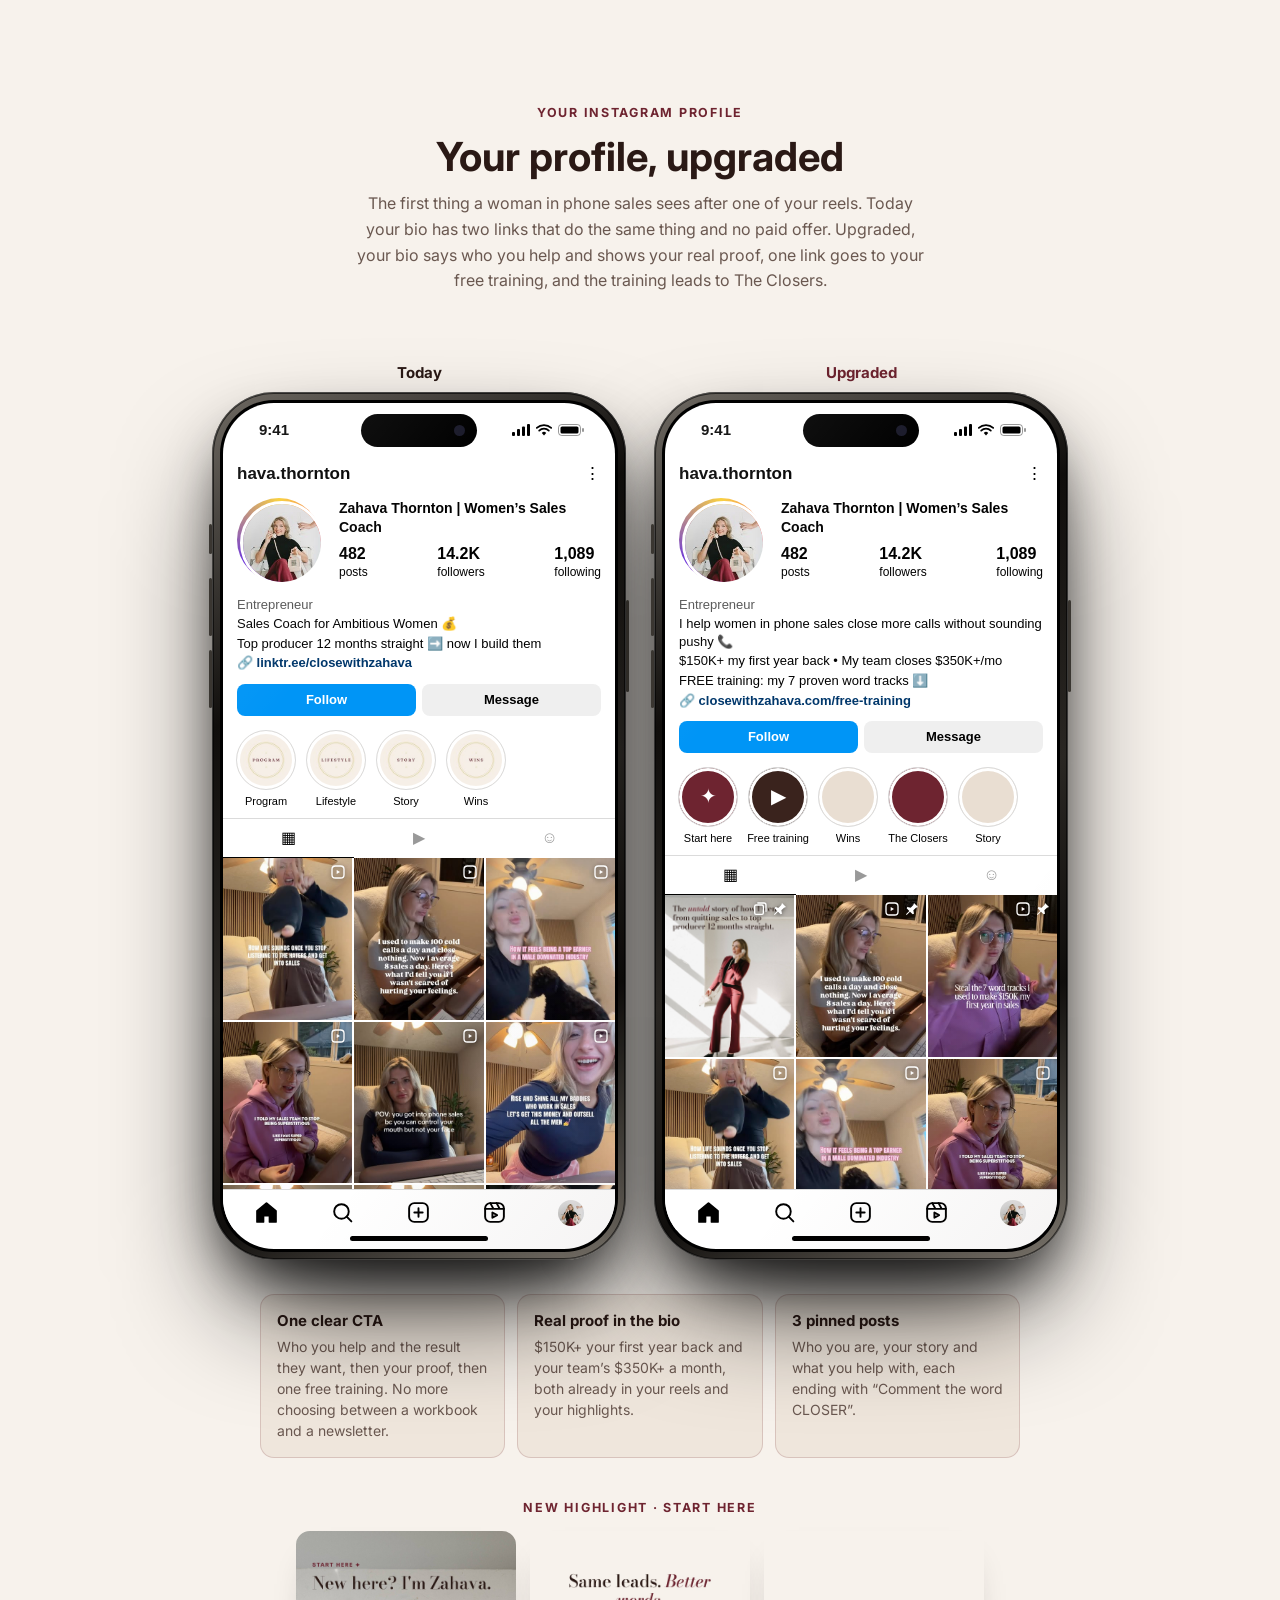
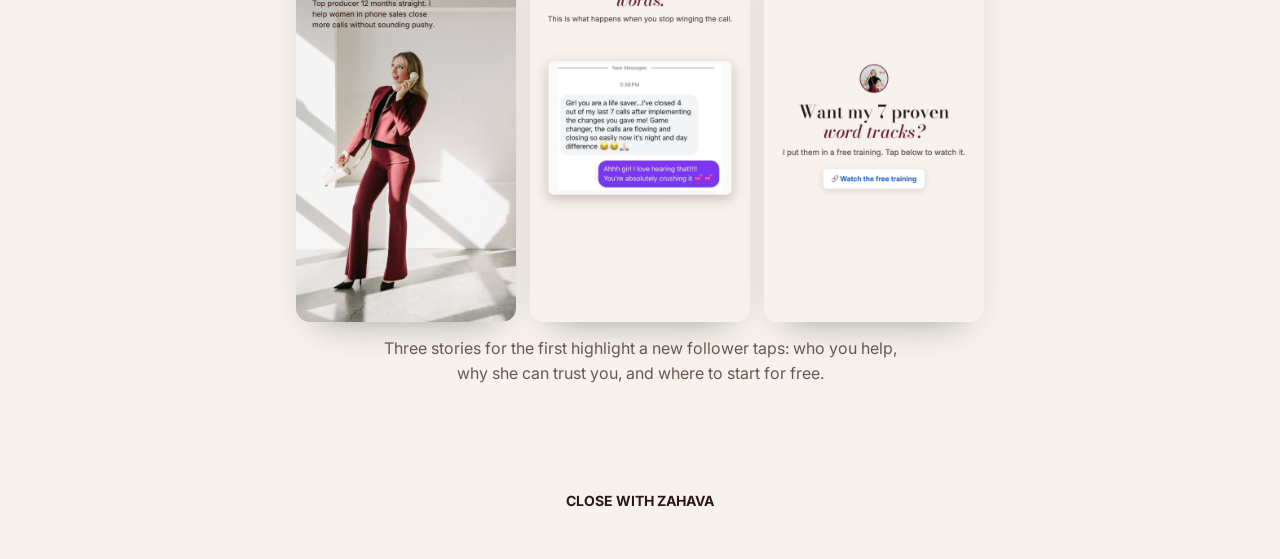
==== ig-profile/index.html @ 79ff7b1d "Zahava pitch site Co-Authored-By: Claude Opus 5.5 <noreply@anthropic.com>" ====
<!doctype html>
<html lang="en">
<head>
  <meta charset="utf-8" />
  <meta name="viewport" content="width=device-width, initial-scale=1" />
  <title>Your profile · Zahava Thornton</title>
  <meta name="robots" content="noindex" />
  <link rel="icon" href="../assets/img/favicon.png" type="image/png" />
  <link rel="apple-touch-icon" href="../assets/img/apple-touch-icon.png" />
  <link rel="preconnect" href="https://fonts.googleapis.com" /><link href="https://fonts.googleapis.com/css2?family=Inter:wght@400;600;700&display=swap" rel="stylesheet" />
  <style>@font-face{font-family:"SF Pro Display Bold";src:url("https://framerusercontent.com/assets/e2xSj9IcJ8dsIvELAZDx3LfWno.woff2");font-display:swap;font-weight:700}</style>
  <link rel="stylesheet" href="../assets/phone-prof.css" />
  <style>
  html,body{background:#f7f2ec;color:#2a1915;margin:0}
  .sa__intro{text-align:center;padding:44px 16px 12px}
  .eyebrow{color:#6e2430;font:700 .78rem/1 Inter,sans-serif;letter-spacing:.14em;text-transform:uppercase;margin:0}
  .sa__title{font:700 clamp(28px,5vw,40px)/1.1 "SF Pro Display Bold",Inter,sans-serif;margin:.4em 0 .3em;color:#2a1915}
  .sa__note{color:#6a5850;max-width:580px;margin:0 auto 14px;font:400 16px/1.6 Inter,sans-serif}
  .ads2{display:flex;flex-wrap:wrap;justify-content:center;gap:28px}.ads2>div{min-width:0}
  .adlab{text-align:center;font:700 15px/1 Inter,sans-serif;color:#2a1915;margin:0 0 12px}.adlab.new{color:#6e2430}
  .why{max-width:760px;margin:34px auto 0;padding:0 16px;display:grid;grid-template-columns:repeat(3,minmax(0,1fr));gap:12px}
  .why div{background:#efe6dc;border:1px solid rgba(110,36,48,.18);border-radius:14px;padding:16px}
  .why b{display:block;font:700 15px/1.3 "SF Pro Display Bold",Inter,sans-serif;margin-bottom:6px}.why span{font:400 14px/1.5 Inter,sans-serif;color:#6a5850}
  @media(max-width:700px){.why{grid-template-columns:1fr}}
  .brandfoot{text-align:center;padding:34px 16px 50px;color:#6a5850;font:400 14px Inter,sans-serif}.brandfoot b{color:#2a1915}
  .hli i{font-size:18px}
  </style>
<style>
.feed--prof{overflow:hidden}.prof{font:13px/1.35 -apple-system,"Helvetica Neue",Arial,sans-serif;color:#000;background:#fff}
.ptop{display:flex;justify-content:space-between;padding:6px 14px 8px;font-size:17px}.ptop b{font-weight:700}
.phead{display:flex;align-items:center;gap:18px;padding:4px 14px}.pav{width:78px;height:78px;border-radius:50%;padding:3px;background:conic-gradient(#f9ce34,#ee2a7b,#6228d7,#f9ce34);flex:none}
.pav img{width:100%;height:100%;border-radius:50%;object-fit:cover;border:3px solid #fff}
.pright{flex:1;min-width:0;display:flex;flex-direction:column;gap:6px}.pname{font-size:14px}.pstats{display:flex;justify-content:space-between}.pstats span{align-items:flex-start!important}.pstats span{display:flex;flex-direction:column;align-items:center;font-size:12px}.pstats b{font-size:16px}
.pbio{padding:8px 14px 0}.pbio p{margin:2px 0}.pcat{color:#555}.plink{color:#00376b;font-weight:600;word-break:break-all}
.pbtn{display:flex;gap:6px;padding:10px 14px}.pbtn span{flex:1;text-align:center;background:#efefef;border-radius:8px;padding:7px 0;font-weight:600}.pbtn .fol{background:#0095f6;color:#fff}
.hl{display:flex;gap:12px;padding:4px 14px 10px;overflow:hidden}.hli{display:flex;flex-direction:column;align-items:center;gap:4px;width:58px;flex:none}
.hli i{width:58px;height:58px;border-radius:50%;border:1px solid #dbdbdb;box-shadow:inset 0 0 0 3px #fff;display:flex;align-items:center;justify-content:center;color:#fff;font-style:normal;font-size:20px}
.hli b{font-weight:400;font-size:11px;white-space:nowrap;overflow:hidden;text-overflow:ellipsis;max-width:62px}
.ptabs{display:flex;border-top:1px solid #dbdbdb}.ptabs span{flex:1;text-align:center;padding:8px 0;color:#999;font-size:16px}.ptabs .on{color:#000;border-bottom:1px solid #000}
.grid3{display:grid;grid-template-columns:repeat(3,1fr);gap:2px}.gc{position:relative;aspect-ratio:4/5;overflow:hidden;background:#eee}.gc img{width:100%;height:100%;object-fit:cover;display:block}
.gc .pin,.gc .rl{position:absolute;top:6px;right:6px;width:16px;height:16px;filter:drop-shadow(0 1px 2px rgba(0,0,0,.5))}.gc .rl{right:6px}.gc .pin+.rl{right:26px}
</style>
<style>.sh{max-width:900px;margin:44px auto 0;padding:0 20px;text-align:center}.sh__row{display:flex;gap:14px;justify-content:center;margin:16px 0 14px}.sh__row img{width:min(30%,220px);aspect-ratio:9/16;object-fit:cover;border-radius:14px;box-shadow:0 18px 36px -22px rgba(30,26,34,.45)}.sh__note{font-family:Inter,sans-serif;color:var(--muted,#6a5850);max-width:520px;margin:0 auto;line-height:1.55}</style>
</head>
<body>
  <main class="page">
    <section class="sa">
      <div class="sa__intro">
        <p class="eyebrow">Your Instagram profile</p>
        <h1 class="sa__title">Your profile, upgraded</h1>
        <p class="sa__note">The first thing a woman in phone sales sees after one of your reels. Today your bio has two links that do the same thing and no paid offer. Upgraded, your bio says who you help and shows your real proof, one link goes to your free training, and the training leads to The Closers.</p>
      </div>
      <div class="stage"><div class="ads2">
        <div class="adcol"><p class="adlab">Today</p><div class="phone-wrap" id="pf1"><div class="iphone"><span class="btn-side l" style="top:132px;height:30px"></span><span class="btn-side l" style="top:186px;height:58px"></span><span class="btn-side l" style="top:258px;height:58px"></span><span class="btn-side r" style="top:208px;height:92px"></span><div class="screen"><div class="status"><span>9:41</span><span class="island"></span><span class="ic"><svg viewBox="0 0 18 12"><rect x="0" y="8" width="3" height="4" rx="1" fill="#000"/><rect x="5" y="5" width="3" height="7" rx="1" fill="#000"/><rect x="10" y="2.5" width="3" height="9.5" rx="1" fill="#000"/><rect x="15" y="0" width="3" height="12" rx="1" fill="#000"/></svg><svg viewBox="0 0 16 12"><path d="M8 11.5l2.2-2.6a3.2 3.2 0 0 0-4.4 0z" fill="#000"/><path d="M3.2 6.6a6.8 6.8 0 0 1 9.6 0" stroke="#000" stroke-width="1.8" fill="none" stroke-linecap="round"/><path d="M.8 3.9a10.5 10.5 0 0 1 14.4 0" stroke="#000" stroke-width="1.8" fill="none" stroke-linecap="round"/></svg><svg viewBox="0 0 27 12"><rect x=".5" y=".5" width="22" height="11" rx="3.2" fill="none" stroke="#000" opacity=".4"/><rect x="2.5" y="2.5" width="18" height="7" rx="1.6" fill="#000"/><rect x="24" y="4" width="2" height="4" rx="1" fill="#000" opacity=".4"/></svg></span></div>
              <div class="feed feed--prof"><div class="prof">
  <div class="ptop"><b>hava.thornton</b><span>&#8942;</span></div>
  <div class="phead"><span class="pav"><img src="../assets/img/profile/pfp.jpg" alt=""></span>
    <div class="pright"><b class="pname">Zahava Thornton | Women&rsquo;s Sales Coach</b><div class="pstats"><span><b>482</b>posts</span><span><b>14.2K</b>followers</span><span><b>1,089</b>following</span></div></div></div>
  <div class="pbio"><p class="pcat">Entrepreneur</p><p>Sales Coach for Ambitious Women &#128176;</p><p>Top producer 12 months straight &#10145;&#65039; now I build them</p><p class="plink">&#128279; linktr.ee/closewithzahava</p></div>
  <div class="pbtn"><span class="fol">Follow</span><span>Message</span></div>
  <div class="hl"><span class="hli"><i style="background:url(../assets/img/profile/hl1.jpg) center/cover"></i><b>Program</b></span><span class="hli"><i style="background:url(../assets/img/profile/hl2.jpg) center/cover"></i><b>Lifestyle</b></span><span class="hli"><i style="background:url(../assets/img/profile/hl3.jpg) center/cover"></i><b>Story</b></span><span class="hli"><i style="background:url(../assets/img/profile/hl4.jpg) center/cover"></i><b>Wins</b></span></div>
  <div class="ptabs"><span class="on">&#9638;</span><span>&#9654;</span><span>&#9786;</span></div>
  <div class="grid3"><span class="gc"><svg class="rl" viewBox="0 0 24 24"><rect x="3" y="3" width="18" height="18" rx="5" fill="none" stroke="#fff" stroke-width="2"/><path d="M10 9v6l5-3z" fill="#fff"/></svg><img src="../assets/img/profile/De10sxNBxvC.jpg" alt=""></span><span class="gc"><svg class="rl" viewBox="0 0 24 24"><rect x="3" y="3" width="18" height="18" rx="5" fill="none" stroke="#fff" stroke-width="2"/><path d="M10 9v6l5-3z" fill="#fff"/></svg><img src="../assets/img/profile/DfAGLdEhcPY.jpg" alt=""></span><span class="gc"><svg class="rl" viewBox="0 0 24 24"><rect x="3" y="3" width="18" height="18" rx="5" fill="none" stroke="#fff" stroke-width="2"/><path d="M10 9v6l5-3z" fill="#fff"/></svg><img src="../assets/img/profile/Deu44SAhbS0.jpg" alt=""></span><span class="gc"><svg class="rl" viewBox="0 0 24 24"><rect x="3" y="3" width="18" height="18" rx="5" fill="none" stroke="#fff" stroke-width="2"/><path d="M10 9v6l5-3z" fill="#fff"/></svg><img src="../assets/img/profile/De9ijRYBRlO.jpg" alt=""></span><span class="gc"><svg class="rl" viewBox="0 0 24 24"><rect x="3" y="3" width="18" height="18" rx="5" fill="none" stroke="#fff" stroke-width="2"/><path d="M10 9v6l5-3z" fill="#fff"/></svg><img src="../assets/img/profile/DehoSqrvPxf.jpg" alt=""></span><span class="gc"><svg class="rl" viewBox="0 0 24 24"><rect x="3" y="3" width="18" height="18" rx="5" fill="none" stroke="#fff" stroke-width="2"/><path d="M10 9v6l5-3z" fill="#fff"/></svg><img src="../assets/img/profile/DezK0dhB6uB.jpg" alt=""></span><span class="gc"><svg class="rl" viewBox="0 0 24 24"><rect x="3" y="3" width="18" height="18" rx="5" fill="none" stroke="#fff" stroke-width="2"/><path d="M10 9v6l5-3z" fill="#fff"/></svg><img src="../assets/img/profile/Dew3CqRBBdB.jpg" alt=""></span><span class="gc"><svg class="rl" viewBox="0 0 24 24"><rect x="3" y="3" width="18" height="18" rx="5" fill="none" stroke="#fff" stroke-width="2"/><path d="M10 9v6l5-3z" fill="#fff"/></svg><img src="../assets/img/profile/DehXLowB6OW.jpg" alt=""></span><span class="gc"><svg class="rl" viewBox="0 0 24 24"><rect x="3" y="3" width="18" height="18" rx="5" fill="none" stroke="#fff" stroke-width="2"/><path d="M10 9v6l5-3z" fill="#fff"/></svg><img src="../assets/img/profile/DeuQETgBreZ.jpg" alt=""></span></div>
</div></div><div class="tabbar"><svg viewBox="0 0 24 24"><path d="M3 10.5L12 3l9 7.5V21h-6v-6H9v6H3z" fill="#000"/></svg><svg viewBox="0 0 24 24"><circle cx="11" cy="11" r="7"/><path d="M20.5 20.5l-4.5-4.5"/></svg><svg viewBox="0 0 24 24"><rect x="3" y="3" width="18" height="18" rx="5"/><path d="M12 8v8M8 12h8"/></svg><svg viewBox="0 0 24 24"><rect x="3" y="3" width="18" height="18" rx="5"/><path d="M3 8.5h18M8 3l3 5.5M14 3l3 5.5M10 12v5l4.5-2.5z"/></svg><img class="me" src="../assets/img/profile/pfp.jpg" alt="" /></div>
              <div class="homebar"></div></div></div></div></div>
        <div class="adcol"><p class="adlab new">Upgraded</p><div class="phone-wrap" id="pf2"><div class="iphone"><span class="btn-side l" style="top:132px;height:30px"></span><span class="btn-side l" style="top:186px;height:58px"></span><span class="btn-side l" style="top:258px;height:58px"></span><span class="btn-side r" style="top:208px;height:92px"></span><div class="screen"><div class="status"><span>9:41</span><span class="island"></span><span class="ic"><svg viewBox="0 0 18 12"><rect x="0" y="8" width="3" height="4" rx="1" fill="#000"/><rect x="5" y="5" width="3" height="7" rx="1" fill="#000"/><rect x="10" y="2.5" width="3" height="9.5" rx="1" fill="#000"/><rect x="15" y="0" width="3" height="12" rx="1" fill="#000"/></svg><svg viewBox="0 0 16 12"><path d="M8 11.5l2.2-2.6a3.2 3.2 0 0 0-4.4 0z" fill="#000"/><path d="M3.2 6.6a6.8 6.8 0 0 1 9.6 0" stroke="#000" stroke-width="1.8" fill="none" stroke-linecap="round"/><path d="M.8 3.9a10.5 10.5 0 0 1 14.4 0" stroke="#000" stroke-width="1.8" fill="none" stroke-linecap="round"/></svg><svg viewBox="0 0 27 12"><rect x=".5" y=".5" width="22" height="11" rx="3.2" fill="none" stroke="#000" opacity=".4"/><rect x="2.5" y="2.5" width="18" height="7" rx="1.6" fill="#000"/><rect x="24" y="4" width="2" height="4" rx="1" fill="#000" opacity=".4"/></svg></span></div>
              <div class="feed feed--prof"><div class="prof">
  <div class="ptop"><b>hava.thornton</b><span>&#8942;</span></div>
  <div class="phead"><span class="pav"><img src="../assets/img/profile/pfp.jpg" alt=""></span>
    <div class="pright"><b class="pname">Zahava Thornton | Women&rsquo;s Sales Coach</b><div class="pstats"><span><b>482</b>posts</span><span><b>14.2K</b>followers</span><span><b>1,089</b>following</span></div></div></div>
  <div class="pbio"><p class="pcat">Entrepreneur</p><p>I help women in phone sales close more calls without sounding pushy &#128222;</p><p>$150K+ my first year back &bull; My team closes $350K+/mo</p><p>FREE training: my 7 proven word tracks &#11015;&#65039;</p><p class="plink">&#128279; closewithzahava.com/free-training</p></div>
  <div class="pbtn"><span class="fol">Follow</span><span>Message</span></div>
  <div class="hl"><span class="hli"><i style="background:#6e2430">&#10022;</i><b>Start here</b></span><span class="hli"><i style="background:#3a231d">&#9654;</i><b>Free training</b></span><span class="hli"><i style="background:#e9ded2"></i><b>Wins</b></span><span class="hli"><i style="background:#6e2430"></i><b>The Closers</b></span><span class="hli"><i style="background:#e9ded2"></i><b>Story</b></span></div>
  <div class="ptabs"><span class="on">&#9638;</span><span>&#9654;</span><span>&#9786;</span></div>
  <div class="grid3"><span class="gc"><svg class="pin" viewBox="0 0 24 24"><path d="M15 3l6 6-3 1-4 4 1 5-2 1-4-4-5 5-1-1 5-5-4-4 1-2 5 1 4-4z" fill="#fff"/></svg><svg class="rl" viewBox="0 0 24 24"><rect x="4" y="6" width="13" height="14" rx="2" fill="none" stroke="#fff" stroke-width="2"/><path d="M8 3h10a3 3 0 0 1 3 3v10" fill="none" stroke="#fff" stroke-width="2"/></svg><img src="../assets/img/post/p1.jpg" alt=""></span><span class="gc"><svg class="pin" viewBox="0 0 24 24"><path d="M15 3l6 6-3 1-4 4 1 5-2 1-4-4-5 5-1-1 5-5-4-4 1-2 5 1 4-4z" fill="#fff"/></svg><svg class="rl" viewBox="0 0 24 24"><rect x="3" y="3" width="18" height="18" rx="5" fill="none" stroke="#fff" stroke-width="2"/><path d="M10 9v6l5-3z" fill="#fff"/></svg><img src="../assets/img/profile/pin2.jpg" alt=""></span><span class="gc"><svg class="pin" viewBox="0 0 24 24"><path d="M15 3l6 6-3 1-4 4 1 5-2 1-4-4-5 5-1-1 5-5-4-4 1-2 5 1 4-4z" fill="#fff"/></svg><svg class="rl" viewBox="0 0 24 24"><rect x="3" y="3" width="18" height="18" rx="5" fill="none" stroke="#fff" stroke-width="2"/><path d="M10 9v6l5-3z" fill="#fff"/></svg><img src="../assets/img/profile/pin3.jpg" alt=""></span><span class="gc"><svg class="rl" viewBox="0 0 24 24"><rect x="3" y="3" width="18" height="18" rx="5" fill="none" stroke="#fff" stroke-width="2"/><path d="M10 9v6l5-3z" fill="#fff"/></svg><img src="../assets/img/profile/De10sxNBxvC.jpg" alt=""></span><span class="gc"><svg class="rl" viewBox="0 0 24 24"><rect x="3" y="3" width="18" height="18" rx="5" fill="none" stroke="#fff" stroke-width="2"/><path d="M10 9v6l5-3z" fill="#fff"/></svg><img src="../assets/img/profile/Deu44SAhbS0.jpg" alt=""></span><span class="gc"><svg class="rl" viewBox="0 0 24 24"><rect x="3" y="3" width="18" height="18" rx="5" fill="none" stroke="#fff" stroke-width="2"/><path d="M10 9v6l5-3z" fill="#fff"/></svg><img src="../assets/img/profile/De9ijRYBRlO.jpg" alt=""></span><span class="gc"><svg class="rl" viewBox="0 0 24 24"><rect x="3" y="3" width="18" height="18" rx="5" fill="none" stroke="#fff" stroke-width="2"/><path d="M10 9v6l5-3z" fill="#fff"/></svg><img src="../assets/img/profile/DehoSqrvPxf.jpg" alt=""></span><span class="gc"><svg class="rl" viewBox="0 0 24 24"><rect x="3" y="3" width="18" height="18" rx="5" fill="none" stroke="#fff" stroke-width="2"/><path d="M10 9v6l5-3z" fill="#fff"/></svg><img src="../assets/img/profile/DezK0dhB6uB.jpg" alt=""></span><span class="gc"><svg class="rl" viewBox="0 0 24 24"><rect x="3" y="3" width="18" height="18" rx="5" fill="none" stroke="#fff" stroke-width="2"/><path d="M10 9v6l5-3z" fill="#fff"/></svg><img src="../assets/img/profile/Dew3CqRBBdB.jpg" alt=""></span></div>
</div></div><div class="tabbar"><svg viewBox="0 0 24 24"><path d="M3 10.5L12 3l9 7.5V21h-6v-6H9v6H3z" fill="#000"/></svg><svg viewBox="0 0 24 24"><circle cx="11" cy="11" r="7"/><path d="M20.5 20.5l-4.5-4.5"/></svg><svg viewBox="0 0 24 24"><rect x="3" y="3" width="18" height="18" rx="5"/><path d="M12 8v8M8 12h8"/></svg><svg viewBox="0 0 24 24"><rect x="3" y="3" width="18" height="18" rx="5"/><path d="M3 8.5h18M8 3l3 5.5M14 3l3 5.5M10 12v5l4.5-2.5z"/></svg><img class="me" src="../assets/img/profile/pfp.jpg" alt="" /></div>
              <div class="homebar"></div></div></div></div></div>
      </div></div>
      <div class="why">
        <div><b>One clear CTA</b><span>Who you help and the result they want, then your proof, then one free training. No more choosing between a workbook and a newsletter.</span></div>
        <div><b>Real proof in the bio</b><span>$150K+ your first year back and your team&rsquo;s $350K+ a month, both already in your reels and your highlights.</span></div>
        <div><b>3 pinned posts</b><span>Who you are, your story and what you help with, each ending with &ldquo;Comment the word CLOSER&rdquo;.</span></div>
      </div>
      <div class="sh">
        <p class="eyebrow">New highlight &middot; Start here</p>
        <div class="sh__row"><img src="../assets/img/profile/start-1.jpg" alt="Start here story 1"><img src="../assets/img/profile/start-2.jpg" alt="Start here story 2"><img src="../assets/img/profile/start-3.jpg" alt="Start here story 3"></div>
        <p class="sh__note">Three stories for the first highlight a new follower taps: who you help, why she can trust you, and where to start for free.</p>
      </div>
    </section>
  </main>
  <footer class="brandfoot"><b>CLOSE WITH ZAHAVA</b></footer>
</body>
</html>
---- assets/phone-prof.css ----
/* In-feed phone mock (static ad + carousel). Shell per references/in-feed-phone-mock.md */
.sa { position: relative; overflow: hidden; padding: clamp(46px, 7vh, 84px) 0 clamp(56px, 8vh, 96px); }
.sa__glow { position: absolute; top: 0; left: 50%; transform: translateX(-50%); width: min(900px, 120vw); height: 520px; pointer-events: none;
  background: radial-gradient(50% 50% at 50% 50%, rgba(110, 36, 48, 0.2), transparent 70%); }
.sa__intro { position: relative; text-align: center; margin-bottom: clamp(30px, 5vh, 48px); padding: 0 20px; }
.sa__title { font-family: var(--display); font-weight: 500; font-size: clamp(1.9rem, 4vw, 2.6rem); line-height: 1.1; color: var(--ink); }
.stage { position: relative; display: grid; place-items: center; padding: 0 16px; }
.stage::after { content: ""; position: absolute; bottom: -18px; left: 50%; transform: translateX(-50%); width: 420px; max-width: 80vw; height: 60px; background: rgba(0,0,0,.7); filter: blur(28px); border-radius: 50%; z-index: -1; }
.phone-wrap { position: relative; }
.iphone { --w: 392px; --r: 62px; position: relative; width: var(--w); max-width: calc(100vw - 32px); aspect-ratio: 392 / 846; border-radius: var(--r); padding: 11px;
  background: linear-gradient(148deg, #6f6a63, #100e0c 30%, #2a2723 55%, #100e0c 75%, #7b756c);
  box-shadow: inset 0 0 0 1px rgba(255,255,255,.18), inset 0 0 0 2px rgba(0,0,0,.6), 0 60px 120px -30px rgba(0,0,0,.95), 0 30px 60px -20px rgba(0,0,0,.8); }
.iphone::before { content: ""; position: absolute; inset: 8px; border-radius: calc(var(--r) - 8px); background: #000; }
.iphone::after { content: ""; position: absolute; inset: 11px; border-radius: calc(var(--r) - 11px); z-index: 6; pointer-events: none; background: linear-gradient(128deg, rgba(255,255,255,.12), transparent 28%, transparent 70%, rgba(58,35,29,.05)); }
.btn-side { position: absolute; width: 3px; border-radius: 2px; background: #3a3631; }
.btn-side.l { left: -3px; } .btn-side.r { right: -3px; }
.screen { position: relative; z-index: 2; height: 100%; display: flex; flex-direction: column; border-radius: calc(var(--r) - 11px); overflow: hidden; background: #fff; color: #000;
  font-family: -apple-system, BlinkMacSystemFont, "SF Pro Text", "Helvetica Neue", Arial, sans-serif; font-size: 13px; }
.status { position: relative; height: 54px; flex: none; display: flex; align-items: center; justify-content: space-between; padding: 0 30px 0 36px; font-weight: 600; font-size: 15px; }
.island { position: absolute; left: 50%; top: 11px; transform: translateX(-50%); width: 116px; height: 33px; border-radius: 20px; background: #000; }
.island::after { content: ""; position: absolute; right: 12px; top: 11px; width: 11px; height: 11px; border-radius: 50%; background: #1a1a2a; }
.status svg { height: 12px; width: auto; }
.status .ic { display: flex; gap: 6px; align-items: center; }
.ig-top { flex: none; display: flex; align-items: center; justify-content: space-between; padding: 2px 14px 8px; }
.ig-logo { font-family: "Snell Roundhand", "Segoe Script", cursive; font-size: 30px; font-weight: 600; line-height: 1; }
.ig-top .ic { display: flex; gap: 18px; align-items: center; position: relative; }
.ig-top svg, .actions svg, .tabbar svg { width: 25px; height: 25px; fill: none; stroke: #000; stroke-width: 1.85; stroke-linecap: round; stroke-linejoin: round; }
.ig-badge { position: absolute; right: -7px; top: -6px; min-width: 18px; height: 18px; border-radius: 9px; background: #ff3040; color: #fff; font-size: 11px; font-weight: 700; display: grid; place-items: center; border: 2px solid #fff; }
.feed { flex: 1; overflow: hidden; }
.post-head { display: flex; align-items: center; gap: 10px; padding: 8px 12px; }
.avatar-ring { width: 36px; height: 36px; border-radius: 50%; padding: 2px; background: conic-gradient(from 200deg, #feda75, #fa7e1e, #d62976, #962fbf, #4f5bd5, #feda75); flex: none; }
.avatar-ring img { width: 100%; height: 100%; border-radius: 50%; border: 2px solid #fff; object-fit: cover; }
.who { flex: 1; line-height: 1.2; }
.who b { font-size: 13.5px; display: inline-flex; align-items: center; gap: 4px; }
.who small { display: block; color: #737373; font-size: 11.5px; }
.verified { width: 13px; height: 13px; }
.dots3 { font-weight: 700; letter-spacing: 1px; font-size: 16px; }
.post-media { position: relative; display: block; width: 100%; aspect-ratio: 1 / 1; background: #000; overflow: hidden; }
.post-media img { width: 100%; height: 100%; object-fit: cover; display: block; }
.cta-strip { display: flex; align-items: center; justify-content: space-between; padding: 11px 12px; background: #fafafa; border-bottom: .5px solid #dbdbdb; font-weight: 600; font-size: 14px; color: #000; text-decoration: none; }
.cta-strip i { width: 8px; height: 8px; border-right: 2px solid #000; border-bottom: 2px solid #000; transform: rotate(-45deg); }
.actions { position: relative; display: flex; align-items: center; gap: 14px; padding: 9px 12px 4px; }
.actions .spacer { flex: 1; }
.likes { padding: 2px 12px; font-weight: 600; font-size: 13.5px; }
.caption { padding: 2px 12px; font-size: 13.5px; line-height: 1.35; }
.caption .more { color: #737373; }
.comments, .stamp { padding: 3px 12px 0; color: #737373; font-size: 13px; }
.stamp { font-size: 11px; }
.tabbar { flex: none; display: flex; justify-content: space-around; align-items: center; padding: 10px 6px 4px; border-top: .5px solid #dbdbdb; background: #fff; }
.tabbar .me { width: 26px; height: 26px; border-radius: 50%; object-fit: cover; }
.homebar { flex: none; width: 138px; height: 5px; border-radius: 3px; background: #000; margin: 6px auto 8px; }
/* carousel inside the media slot */
.post-media--car { aspect-ratio: 4 / 5; }
.ctrack { display: flex; height: 100%; overflow-x: auto; scroll-snap-type: x mandatory; scrollbar-width: none; overscroll-behavior-x: contain; }
.ctrack::-webkit-scrollbar { display: none; }
.ctrack img { flex: 0 0 100%; width: 100%; height: 100%; object-fit: cover; scroll-snap-align: start; }
.cnav { position: absolute; top: 50%; transform: translateY(-50%); width: 26px; height: 26px; border-radius: 50%; border: 0; background: rgba(255,255,255,.85); display: grid; place-items: center; cursor: pointer; transition: opacity .2s; }
.cnav::before { content: ""; width: 7px; height: 7px; border-right: 2px solid #262626; border-bottom: 2px solid #262626; }
.cnav.prev { left: 8px; } .cnav.prev::before { transform: rotate(135deg); margin-left: 3px; }
.cnav.next { right: 8px; } .cnav.next::before { transform: rotate(-45deg); margin-right: 3px; }
.cnav[disabled] { opacity: 0; pointer-events: none; }
.ig-count { position: absolute; top: 12px; right: 12px; padding: 3px 9px; border-radius: 12px; background: rgba(0,0,0,.6); color: #fff; font-size: 12px; font-weight: 600; }
.cdots { position: absolute; left: 50%; top: 50%; transform: translate(-50%, -50%); display: flex; gap: 4px; }
.cdots span { width: 6px; height: 6px; border-radius: 50%; background: #c7c7c7; }
.cdots span.on { background: #0095f6; }
.hint { text-align: center; margin-top: 34px; color: var(--muted); font-size: .9rem; }
/* callout */
.callout { position: absolute; left: 100%; top: 64%; width: 230px; margin-left: 14px; pointer-events: none; transition: opacity .3s; }
.callout svg { width: 120px; height: 70px; overflow: visible; }
.callout .ln { fill: none; stroke: var(--ink); stroke-width: 2; stroke-linecap: round; stroke-dasharray: 200; stroke-dashoffset: 0; }
.bubble { display: inline-block; margin-top: 4px; padding: 10px 16px; border-radius: 14px; background: linear-gradient(120deg, var(--accent), #e04556); color: var(--accent-ink); font-family: var(--display); font-style: italic; font-size: 1.15rem; transform: rotate(-3deg); }
html.js .rv .ln { stroke-dashoffset: 200; transition: stroke-dashoffset .9s var(--ease) .35s; }
html.js .rv.is-in .ln { stroke-dashoffset: 0; }
.phone-wrap.swiped .callout { opacity: 0; }
@media (max-width: 980px) {
  .callout { position: static; margin: 22px auto 0; text-align: center; width: auto; }
  .callout svg { display: none; }
}
@media (max-width: 460px) { .iphone { --w: 320px; --r: 50px; } }
@media (prefers-reduced-motion: reduce) { html.js .rv .ln { transition: none; stroke-dashoffset: 0; } }

/* Urania: two phones side by side */
.stage .ads2{width:min(920px,calc(100vw - 32px));margin:0 auto;align-items:flex-start}
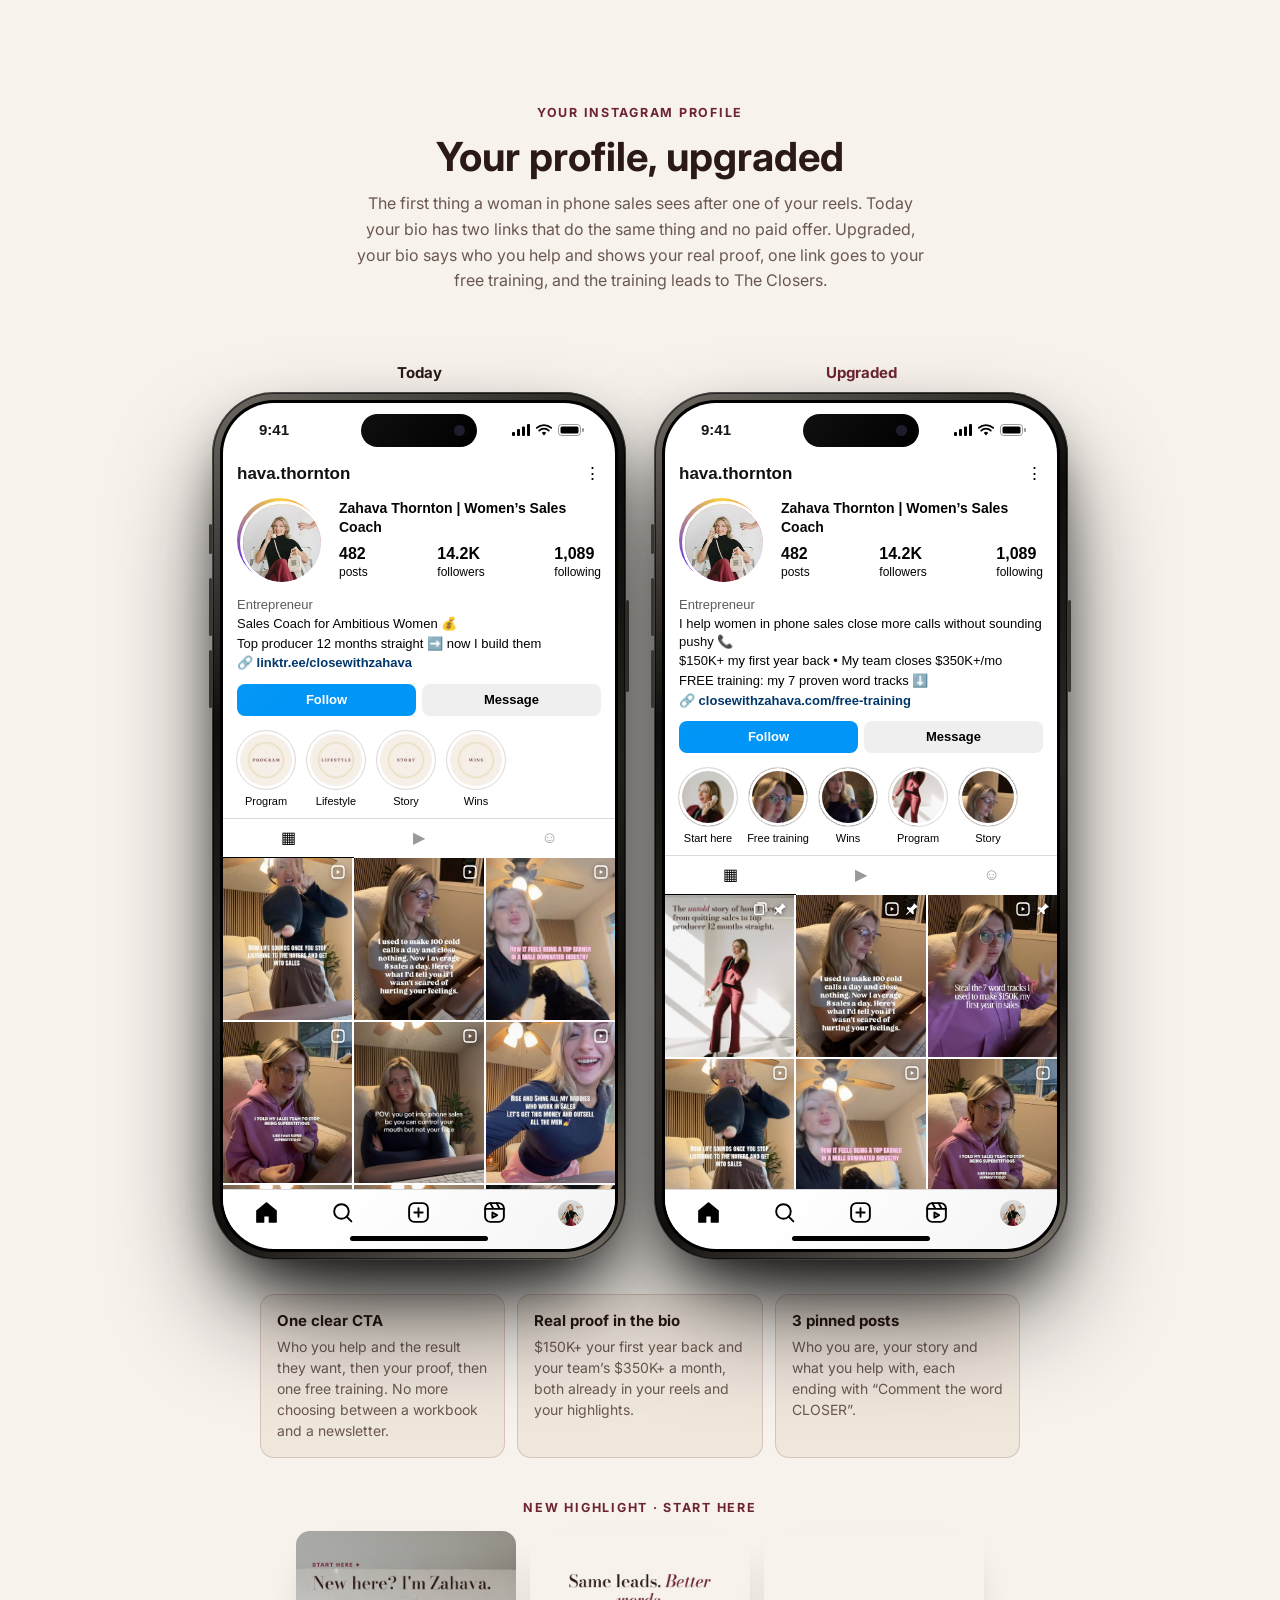
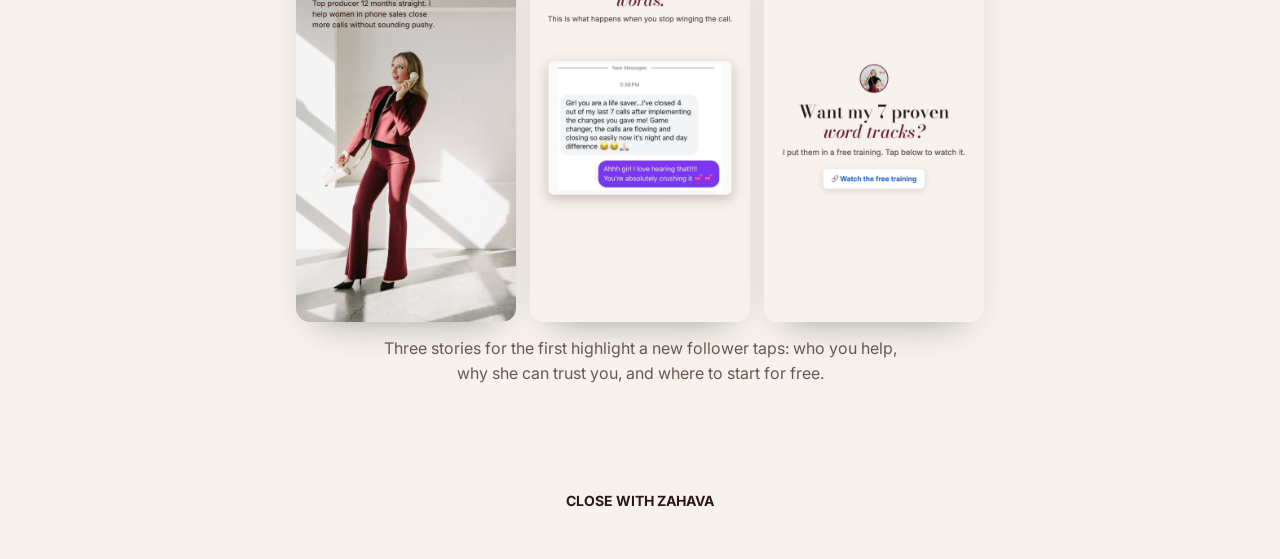
==== commit eb253f20: "Highlight covers from her own photos Co-Authored-By: Claude Opus 5.5 <noreply@anthropic.com>" ====
--- a/ig-profile/index.html
+++ b/ig-profile/index.html
@@ -70,7 +70,7 @@
     <div class="pright"><b class="pname">Zahava Thornton | Women&rsquo;s Sales Coach</b><div class="pstats"><span><b>482</b>posts</span><span><b>14.2K</b>followers</span><span><b>1,089</b>following</span></div></div></div>
   <div class="pbio"><p class="pcat">Entrepreneur</p><p>I help women in phone sales close more calls without sounding pushy &#128222;</p><p>$150K+ my first year back &bull; My team closes $350K+/mo</p><p>FREE training: my 7 proven word tracks &#11015;&#65039;</p><p class="plink">&#128279; closewithzahava.com/free-training</p></div>
   <div class="pbtn"><span class="fol">Follow</span><span>Message</span></div>
-  <div class="hl"><span class="hli"><i style="background:#6e2430">&#10022;</i><b>Start here</b></span><span class="hli"><i style="background:#3a231d">&#9654;</i><b>Free training</b></span><span class="hli"><i style="background:#e9ded2"></i><b>Wins</b></span><span class="hli"><i style="background:#6e2430"></i><b>The Closers</b></span><span class="hli"><i style="background:#e9ded2"></i><b>Story</b></span></div>
+  <div class="hl"><span class="hli"><i style="background:url(../assets/img/profile/hlc-start.jpg) center/cover"></i><b>Start here</b></span><span class="hli"><i style="background:url(../assets/img/profile/hlc-training.jpg) center/cover"></i><b>Free training</b></span><span class="hli"><i style="background:url(../assets/img/profile/hlc-wins.jpg) center/cover"></i><b>Wins</b></span><span class="hli"><i style="background:url(../assets/img/profile/hlc-program.jpg) center/cover"></i><b>Program</b></span><span class="hli"><i style="background:url(../assets/img/profile/hlc-story.jpg) center/cover"></i><b>Story</b></span></div>
   <div class="ptabs"><span class="on">&#9638;</span><span>&#9654;</span><span>&#9786;</span></div>
   <div class="grid3"><span class="gc"><svg class="pin" viewBox="0 0 24 24"><path d="M15 3l6 6-3 1-4 4 1 5-2 1-4-4-5 5-1-1 5-5-4-4 1-2 5 1 4-4z" fill="#fff"/></svg><svg class="rl" viewBox="0 0 24 24"><rect x="4" y="6" width="13" height="14" rx="2" fill="none" stroke="#fff" stroke-width="2"/><path d="M8 3h10a3 3 0 0 1 3 3v10" fill="none" stroke="#fff" stroke-width="2"/></svg><img src="../assets/img/post/p1.jpg" alt=""></span><span class="gc"><svg class="pin" viewBox="0 0 24 24"><path d="M15 3l6 6-3 1-4 4 1 5-2 1-4-4-5 5-1-1 5-5-4-4 1-2 5 1 4-4z" fill="#fff"/></svg><svg class="rl" viewBox="0 0 24 24"><rect x="3" y="3" width="18" height="18" rx="5" fill="none" stroke="#fff" stroke-width="2"/><path d="M10 9v6l5-3z" fill="#fff"/></svg><img src="../assets/img/profile/pin2.jpg" alt=""></span><span class="gc"><svg class="pin" viewBox="0 0 24 24"><path d="M15 3l6 6-3 1-4 4 1 5-2 1-4-4-5 5-1-1 5-5-4-4 1-2 5 1 4-4z" fill="#fff"/></svg><svg class="rl" viewBox="0 0 24 24"><rect x="3" y="3" width="18" height="18" rx="5" fill="none" stroke="#fff" stroke-width="2"/><path d="M10 9v6l5-3z" fill="#fff"/></svg><img src="../assets/img/profile/pin3.jpg" alt=""></span><span class="gc"><svg class="rl" viewBox="0 0 24 24"><rect x="3" y="3" width="18" height="18" rx="5" fill="none" stroke="#fff" stroke-width="2"/><path d="M10 9v6l5-3z" fill="#fff"/></svg><img src="../assets/img/profile/De10sxNBxvC.jpg" alt=""></span><span class="gc"><svg class="rl" viewBox="0 0 24 24"><rect x="3" y="3" width="18" height="18" rx="5" fill="none" stroke="#fff" stroke-width="2"/><path d="M10 9v6l5-3z" fill="#fff"/></svg><img src="../assets/img/profile/Deu44SAhbS0.jpg" alt=""></span><span class="gc"><svg class="rl" viewBox="0 0 24 24"><rect x="3" y="3" width="18" height="18" rx="5" fill="none" stroke="#fff" stroke-width="2"/><path d="M10 9v6l5-3z" fill="#fff"/></svg><img src="../assets/img/profile/De9ijRYBRlO.jpg" alt=""></span><span class="gc"><svg class="rl" viewBox="0 0 24 24"><rect x="3" y="3" width="18" height="18" rx="5" fill="none" stroke="#fff" stroke-width="2"/><path d="M10 9v6l5-3z" fill="#fff"/></svg><img src="../assets/img/profile/DehoSqrvPxf.jpg" alt=""></span><span class="gc"><svg class="rl" viewBox="0 0 24 24"><rect x="3" y="3" width="18" height="18" rx="5" fill="none" stroke="#fff" stroke-width="2"/><path d="M10 9v6l5-3z" fill="#fff"/></svg><img src="../assets/img/profile/DezK0dhB6uB.jpg" alt=""></span><span class="gc"><svg class="rl" viewBox="0 0 24 24"><rect x="3" y="3" width="18" height="18" rx="5" fill="none" stroke="#fff" stroke-width="2"/><path d="M10 9v6l5-3z" fill="#fff"/></svg><img src="../assets/img/profile/Dew3CqRBBdB.jpg" alt=""></span></div>
 </div></div><div class="tabbar"><svg viewBox="0 0 24 24"><path d="M3 10.5L12 3l9 7.5V21h-6v-6H9v6H3z" fill="#000"/></svg><svg viewBox="0 0 24 24"><circle cx="11" cy="11" r="7"/><path d="M20.5 20.5l-4.5-4.5"/></svg><svg viewBox="0 0 24 24"><rect x="3" y="3" width="18" height="18" rx="5"/><path d="M12 8v8M8 12h8"/></svg><svg viewBox="0 0 24 24"><rect x="3" y="3" width="18" height="18" rx="5"/><path d="M3 8.5h18M8 3l3 5.5M14 3l3 5.5M10 12v5l4.5-2.5z"/></svg><img class="me" src="../assets/img/profile/pfp.jpg" alt="" /></div>
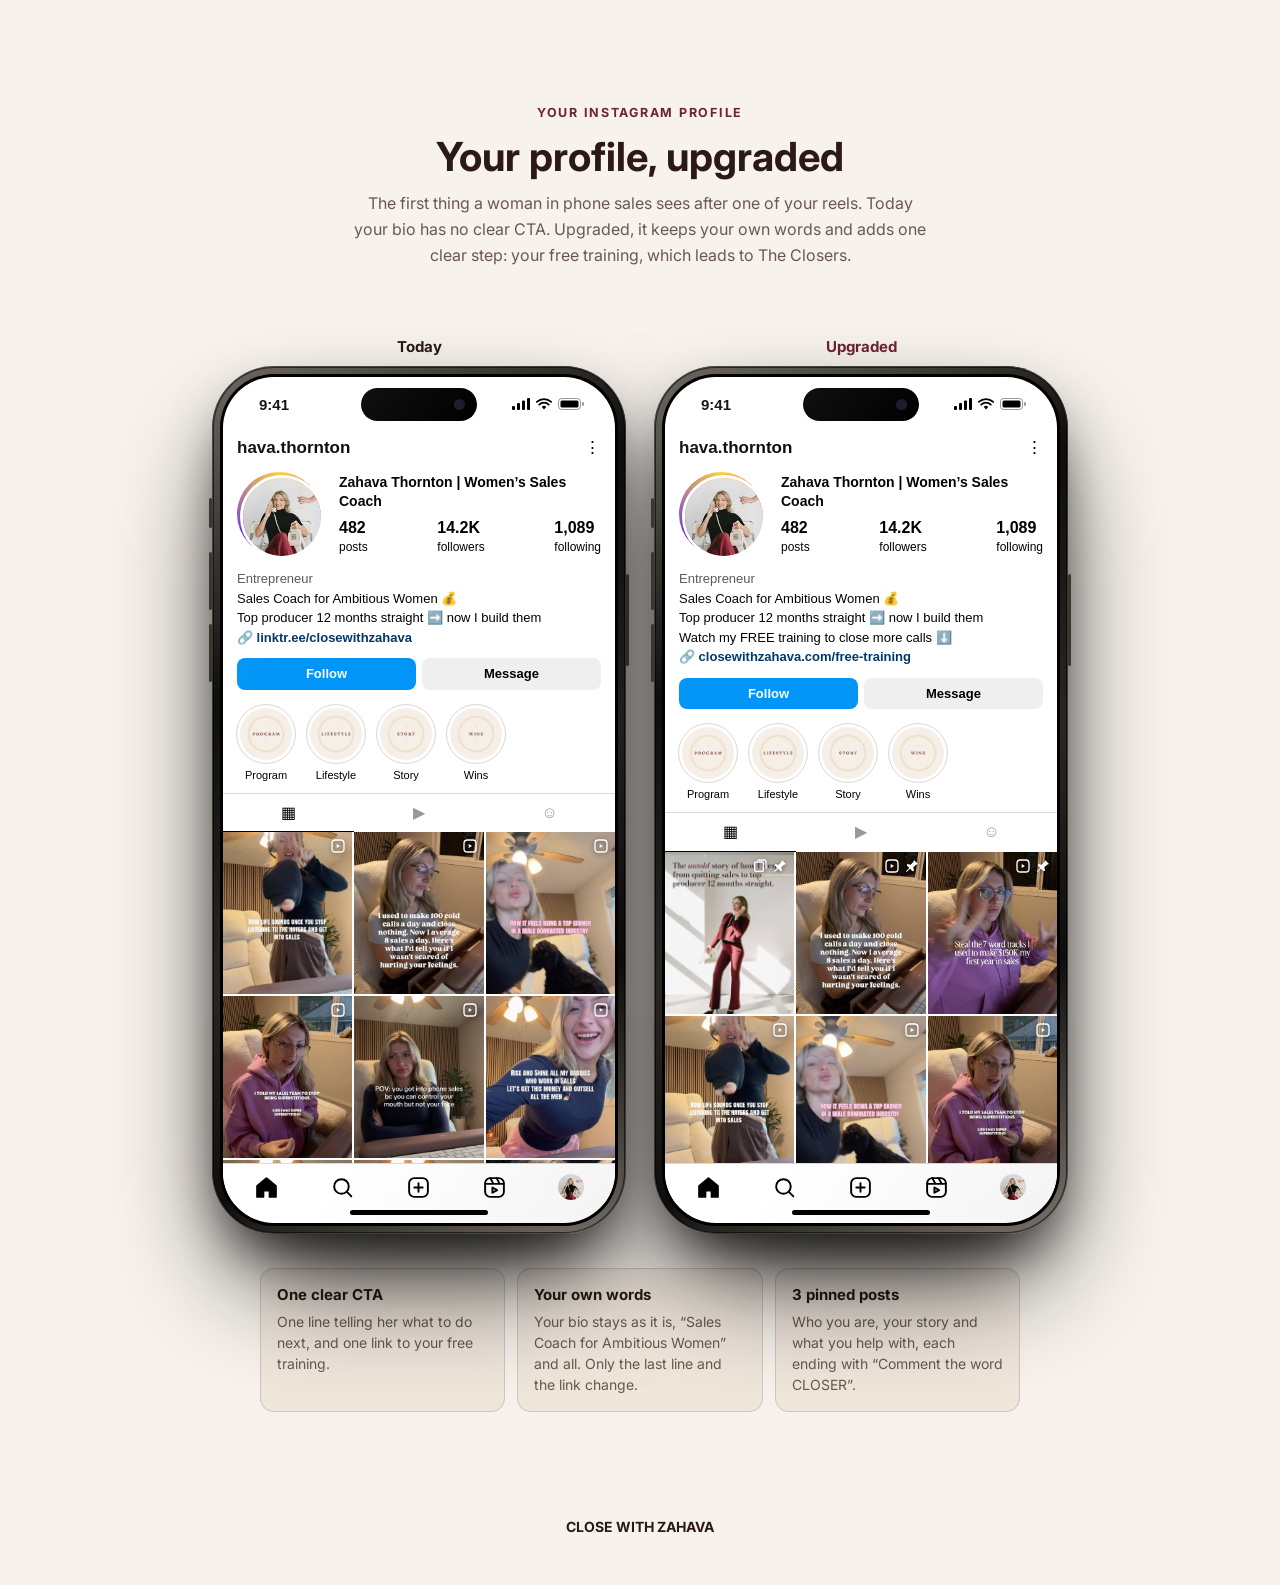
==== commit 8d221cf6: "Keep her bio and highlights, offer on VSL page, simpler audit Co-Authored-By: Claude Opus 5.5 <norep" ====
--- a/ig-profile/index.html
+++ b/ig-profile/index.html
@@ -48,7 +48,7 @@
       <div class="sa__intro">
         <p class="eyebrow">Your Instagram profile</p>
         <h1 class="sa__title">Your profile, upgraded</h1>
-        <p class="sa__note">The first thing a woman in phone sales sees after one of your reels. Today your bio has two links that do the same thing and no paid offer. Upgraded, your bio says who you help and shows your real proof, one link goes to your free training, and the training leads to The Closers.</p>
+        <p class="sa__note">The first thing a woman in phone sales sees after one of your reels. Today your bio has no clear CTA. Upgraded, it keeps your own words and adds one clear step: your free training, which leads to The Closers.</p>
       </div>
       <div class="stage"><div class="ads2">
         <div class="adcol"><p class="adlab">Today</p><div class="phone-wrap" id="pf1"><div class="iphone"><span class="btn-side l" style="top:132px;height:30px"></span><span class="btn-side l" style="top:186px;height:58px"></span><span class="btn-side l" style="top:258px;height:58px"></span><span class="btn-side r" style="top:208px;height:92px"></span><div class="screen"><div class="status"><span>9:41</span><span class="island"></span><span class="ic"><svg viewBox="0 0 18 12"><rect x="0" y="8" width="3" height="4" rx="1" fill="#000"/><rect x="5" y="5" width="3" height="7" rx="1" fill="#000"/><rect x="10" y="2.5" width="3" height="9.5" rx="1" fill="#000"/><rect x="15" y="0" width="3" height="12" rx="1" fill="#000"/></svg><svg viewBox="0 0 16 12"><path d="M8 11.5l2.2-2.6a3.2 3.2 0 0 0-4.4 0z" fill="#000"/><path d="M3.2 6.6a6.8 6.8 0 0 1 9.6 0" stroke="#000" stroke-width="1.8" fill="none" stroke-linecap="round"/><path d="M.8 3.9a10.5 10.5 0 0 1 14.4 0" stroke="#000" stroke-width="1.8" fill="none" stroke-linecap="round"/></svg><svg viewBox="0 0 27 12"><rect x=".5" y=".5" width="22" height="11" rx="3.2" fill="none" stroke="#000" opacity=".4"/><rect x="2.5" y="2.5" width="18" height="7" rx="1.6" fill="#000"/><rect x="24" y="4" width="2" height="4" rx="1" fill="#000" opacity=".4"/></svg></span></div>
@@ -68,26 +68,21 @@
   <div class="ptop"><b>hava.thornton</b><span>&#8942;</span></div>
   <div class="phead"><span class="pav"><img src="../assets/img/profile/pfp.jpg" alt=""></span>
     <div class="pright"><b class="pname">Zahava Thornton | Women&rsquo;s Sales Coach</b><div class="pstats"><span><b>482</b>posts</span><span><b>14.2K</b>followers</span><span><b>1,089</b>following</span></div></div></div>
-  <div class="pbio"><p class="pcat">Entrepreneur</p><p>I help women in phone sales close more calls without sounding pushy &#128222;</p><p>$150K+ my first year back &bull; My team closes $350K+/mo</p><p>FREE training: my 7 proven word tracks &#11015;&#65039;</p><p class="plink">&#128279; closewithzahava.com/free-training</p></div>
+  <div class="pbio"><p class="pcat">Entrepreneur</p><p>Sales Coach for Ambitious Women &#128176;</p><p>Top producer 12 months straight &#10145;&#65039; now I build them</p><p>Watch my FREE training to close more calls &#11015;&#65039;</p><p class="plink">&#128279; closewithzahava.com/free-training</p></div>
   <div class="pbtn"><span class="fol">Follow</span><span>Message</span></div>
-  <div class="hl"><span class="hli"><i style="background:url(../assets/img/profile/hlc-start.jpg) center/cover"></i><b>Start here</b></span><span class="hli"><i style="background:url(../assets/img/profile/hlc-training.jpg) center/cover"></i><b>Free training</b></span><span class="hli"><i style="background:url(../assets/img/profile/hlc-wins.jpg) center/cover"></i><b>Wins</b></span><span class="hli"><i style="background:url(../assets/img/profile/hlc-program.jpg) center/cover"></i><b>Program</b></span><span class="hli"><i style="background:url(../assets/img/profile/hlc-story.jpg) center/cover"></i><b>Story</b></span></div>
+  <div class="hl"><span class="hli"><i style="background:url(../assets/img/profile/hl1.jpg) center/cover"></i><b>Program</b></span><span class="hli"><i style="background:url(../assets/img/profile/hl2.jpg) center/cover"></i><b>Lifestyle</b></span><span class="hli"><i style="background:url(../assets/img/profile/hl3.jpg) center/cover"></i><b>Story</b></span><span class="hli"><i style="background:url(../assets/img/profile/hl4.jpg) center/cover"></i><b>Wins</b></span></div>
   <div class="ptabs"><span class="on">&#9638;</span><span>&#9654;</span><span>&#9786;</span></div>
   <div class="grid3"><span class="gc"><svg class="pin" viewBox="0 0 24 24"><path d="M15 3l6 6-3 1-4 4 1 5-2 1-4-4-5 5-1-1 5-5-4-4 1-2 5 1 4-4z" fill="#fff"/></svg><svg class="rl" viewBox="0 0 24 24"><rect x="4" y="6" width="13" height="14" rx="2" fill="none" stroke="#fff" stroke-width="2"/><path d="M8 3h10a3 3 0 0 1 3 3v10" fill="none" stroke="#fff" stroke-width="2"/></svg><img src="../assets/img/post/p1.jpg" alt=""></span><span class="gc"><svg class="pin" viewBox="0 0 24 24"><path d="M15 3l6 6-3 1-4 4 1 5-2 1-4-4-5 5-1-1 5-5-4-4 1-2 5 1 4-4z" fill="#fff"/></svg><svg class="rl" viewBox="0 0 24 24"><rect x="3" y="3" width="18" height="18" rx="5" fill="none" stroke="#fff" stroke-width="2"/><path d="M10 9v6l5-3z" fill="#fff"/></svg><img src="../assets/img/profile/pin2.jpg" alt=""></span><span class="gc"><svg class="pin" viewBox="0 0 24 24"><path d="M15 3l6 6-3 1-4 4 1 5-2 1-4-4-5 5-1-1 5-5-4-4 1-2 5 1 4-4z" fill="#fff"/></svg><svg class="rl" viewBox="0 0 24 24"><rect x="3" y="3" width="18" height="18" rx="5" fill="none" stroke="#fff" stroke-width="2"/><path d="M10 9v6l5-3z" fill="#fff"/></svg><img src="../assets/img/profile/pin3.jpg" alt=""></span><span class="gc"><svg class="rl" viewBox="0 0 24 24"><rect x="3" y="3" width="18" height="18" rx="5" fill="none" stroke="#fff" stroke-width="2"/><path d="M10 9v6l5-3z" fill="#fff"/></svg><img src="../assets/img/profile/De10sxNBxvC.jpg" alt=""></span><span class="gc"><svg class="rl" viewBox="0 0 24 24"><rect x="3" y="3" width="18" height="18" rx="5" fill="none" stroke="#fff" stroke-width="2"/><path d="M10 9v6l5-3z" fill="#fff"/></svg><img src="../assets/img/profile/Deu44SAhbS0.jpg" alt=""></span><span class="gc"><svg class="rl" viewBox="0 0 24 24"><rect x="3" y="3" width="18" height="18" rx="5" fill="none" stroke="#fff" stroke-width="2"/><path d="M10 9v6l5-3z" fill="#fff"/></svg><img src="../assets/img/profile/De9ijRYBRlO.jpg" alt=""></span><span class="gc"><svg class="rl" viewBox="0 0 24 24"><rect x="3" y="3" width="18" height="18" rx="5" fill="none" stroke="#fff" stroke-width="2"/><path d="M10 9v6l5-3z" fill="#fff"/></svg><img src="../assets/img/profile/DehoSqrvPxf.jpg" alt=""></span><span class="gc"><svg class="rl" viewBox="0 0 24 24"><rect x="3" y="3" width="18" height="18" rx="5" fill="none" stroke="#fff" stroke-width="2"/><path d="M10 9v6l5-3z" fill="#fff"/></svg><img src="../assets/img/profile/DezK0dhB6uB.jpg" alt=""></span><span class="gc"><svg class="rl" viewBox="0 0 24 24"><rect x="3" y="3" width="18" height="18" rx="5" fill="none" stroke="#fff" stroke-width="2"/><path d="M10 9v6l5-3z" fill="#fff"/></svg><img src="../assets/img/profile/Dew3CqRBBdB.jpg" alt=""></span></div>
 </div></div><div class="tabbar"><svg viewBox="0 0 24 24"><path d="M3 10.5L12 3l9 7.5V21h-6v-6H9v6H3z" fill="#000"/></svg><svg viewBox="0 0 24 24"><circle cx="11" cy="11" r="7"/><path d="M20.5 20.5l-4.5-4.5"/></svg><svg viewBox="0 0 24 24"><rect x="3" y="3" width="18" height="18" rx="5"/><path d="M12 8v8M8 12h8"/></svg><svg viewBox="0 0 24 24"><rect x="3" y="3" width="18" height="18" rx="5"/><path d="M3 8.5h18M8 3l3 5.5M14 3l3 5.5M10 12v5l4.5-2.5z"/></svg><img class="me" src="../assets/img/profile/pfp.jpg" alt="" /></div>
               <div class="homebar"></div></div></div></div></div>
       </div></div>
       <div class="why">
-        <div><b>One clear CTA</b><span>Who you help and the result they want, then your proof, then one free training. No more choosing between a workbook and a newsletter.</span></div>
-        <div><b>Real proof in the bio</b><span>$150K+ your first year back and your team&rsquo;s $350K+ a month, both already in your reels and your highlights.</span></div>
+        <div><b>One clear CTA</b><span>One line telling her what to do next, and one link to your free training.</span></div>
+        <div><b>Your own words</b><span>Your bio stays as it is, &ldquo;Sales Coach for Ambitious Women&rdquo; and all. Only the last line and the link change.</span></div>
         <div><b>3 pinned posts</b><span>Who you are, your story and what you help with, each ending with &ldquo;Comment the word CLOSER&rdquo;.</span></div>
-      </div>
-      <div class="sh">
-        <p class="eyebrow">New highlight &middot; Start here</p>
-        <div class="sh__row"><img src="../assets/img/profile/start-1.jpg" alt="Start here story 1"><img src="../assets/img/profile/start-2.jpg" alt="Start here story 2"><img src="../assets/img/profile/start-3.jpg" alt="Start here story 3"></div>
-        <p class="sh__note">Three stories for the first highlight a new follower taps: who you help, why she can trust you, and where to start for free.</p>
       </div>
     </section>
   </main>
   <footer class="brandfoot"><b>CLOSE WITH ZAHAVA</b></footer>
 </body>
-</html>+</html>
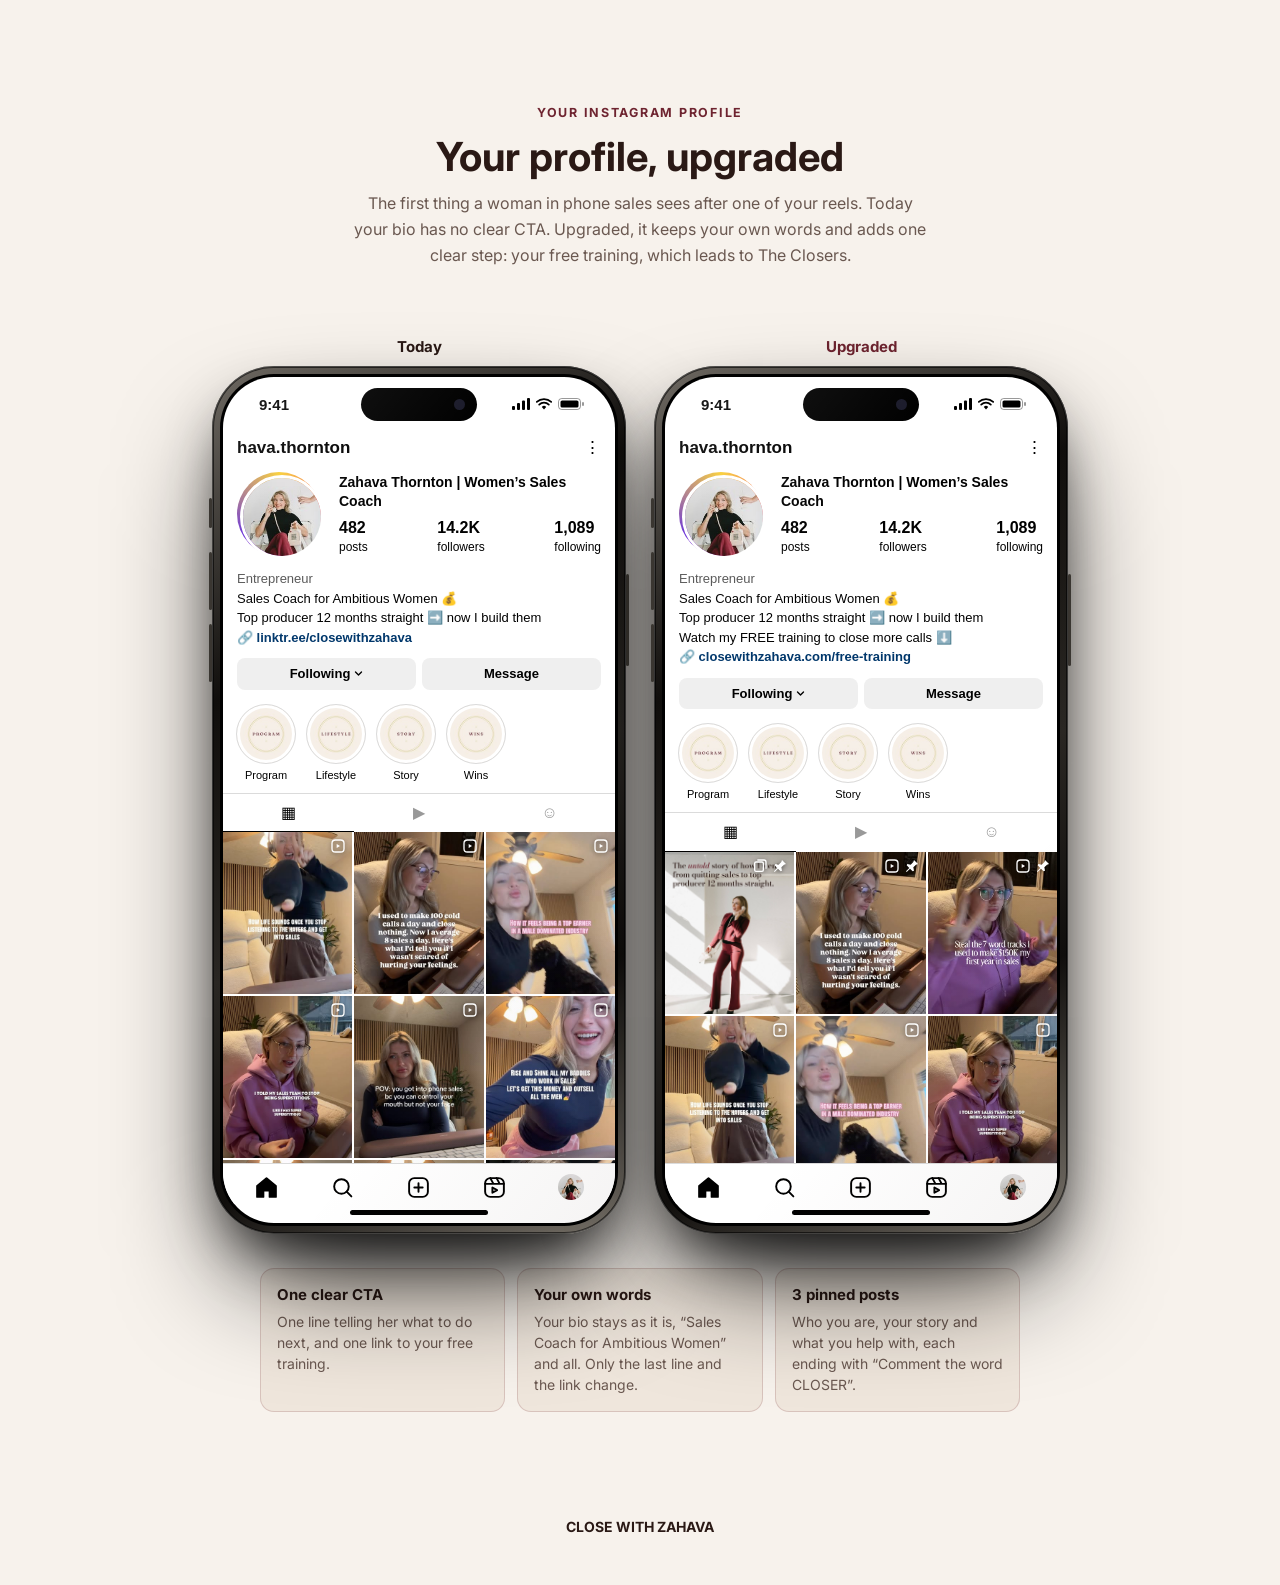
==== commit 1604f7b4: "Board link preview, Following on profile" ====
--- a/ig-profile/index.html
+++ b/ig-profile/index.html
@@ -32,7 +32,7 @@
 .pav img{width:100%;height:100%;border-radius:50%;object-fit:cover;border:3px solid #fff}
 .pright{flex:1;min-width:0;display:flex;flex-direction:column;gap:6px}.pname{font-size:14px}.pstats{display:flex;justify-content:space-between}.pstats span{align-items:flex-start!important}.pstats span{display:flex;flex-direction:column;align-items:center;font-size:12px}.pstats b{font-size:16px}
 .pbio{padding:8px 14px 0}.pbio p{margin:2px 0}.pcat{color:#555}.plink{color:#00376b;font-weight:600;word-break:break-all}
-.pbtn{display:flex;gap:6px;padding:10px 14px}.pbtn span{flex:1;text-align:center;background:#efefef;border-radius:8px;padding:7px 0;font-weight:600}.pbtn .fol{background:#0095f6;color:#fff}
+.pbtn{display:flex;gap:6px;padding:10px 14px}.pbtn span{flex:1;text-align:center;background:#efefef;border-radius:8px;padding:7px 0;font-weight:600}.pbtn .fol{background:#efefef;color:#000}
 .hl{display:flex;gap:12px;padding:4px 14px 10px;overflow:hidden}.hli{display:flex;flex-direction:column;align-items:center;gap:4px;width:58px;flex:none}
 .hli i{width:58px;height:58px;border-radius:50%;border:1px solid #dbdbdb;box-shadow:inset 0 0 0 3px #fff;display:flex;align-items:center;justify-content:center;color:#fff;font-style:normal;font-size:20px}
 .hli b{font-weight:400;font-size:11px;white-space:nowrap;overflow:hidden;text-overflow:ellipsis;max-width:62px}
@@ -57,7 +57,7 @@
   <div class="phead"><span class="pav"><img src="../assets/img/profile/pfp.jpg" alt=""></span>
     <div class="pright"><b class="pname">Zahava Thornton | Women&rsquo;s Sales Coach</b><div class="pstats"><span><b>482</b>posts</span><span><b>14.2K</b>followers</span><span><b>1,089</b>following</span></div></div></div>
   <div class="pbio"><p class="pcat">Entrepreneur</p><p>Sales Coach for Ambitious Women &#128176;</p><p>Top producer 12 months straight &#10145;&#65039; now I build them</p><p class="plink">&#128279; linktr.ee/closewithzahava</p></div>
-  <div class="pbtn"><span class="fol">Follow</span><span>Message</span></div>
+  <div class="pbtn"><span class="fol">Following<svg viewBox="0 0 12 12" style="width:9px;height:9px;margin-left:4px;vertical-align:0"><path d="M2 4l4 4 4-4" fill="none" stroke="#000" stroke-width="1.8" stroke-linecap="round" stroke-linejoin="round"/></svg></span><span>Message</span></div>
   <div class="hl"><span class="hli"><i style="background:url(../assets/img/profile/hl1.jpg) center/cover"></i><b>Program</b></span><span class="hli"><i style="background:url(../assets/img/profile/hl2.jpg) center/cover"></i><b>Lifestyle</b></span><span class="hli"><i style="background:url(../assets/img/profile/hl3.jpg) center/cover"></i><b>Story</b></span><span class="hli"><i style="background:url(../assets/img/profile/hl4.jpg) center/cover"></i><b>Wins</b></span></div>
   <div class="ptabs"><span class="on">&#9638;</span><span>&#9654;</span><span>&#9786;</span></div>
   <div class="grid3"><span class="gc"><svg class="rl" viewBox="0 0 24 24"><rect x="3" y="3" width="18" height="18" rx="5" fill="none" stroke="#fff" stroke-width="2"/><path d="M10 9v6l5-3z" fill="#fff"/></svg><img src="../assets/img/profile/De10sxNBxvC.jpg" alt=""></span><span class="gc"><svg class="rl" viewBox="0 0 24 24"><rect x="3" y="3" width="18" height="18" rx="5" fill="none" stroke="#fff" stroke-width="2"/><path d="M10 9v6l5-3z" fill="#fff"/></svg><img src="../assets/img/profile/DfAGLdEhcPY.jpg" alt=""></span><span class="gc"><svg class="rl" viewBox="0 0 24 24"><rect x="3" y="3" width="18" height="18" rx="5" fill="none" stroke="#fff" stroke-width="2"/><path d="M10 9v6l5-3z" fill="#fff"/></svg><img src="../assets/img/profile/Deu44SAhbS0.jpg" alt=""></span><span class="gc"><svg class="rl" viewBox="0 0 24 24"><rect x="3" y="3" width="18" height="18" rx="5" fill="none" stroke="#fff" stroke-width="2"/><path d="M10 9v6l5-3z" fill="#fff"/></svg><img src="../assets/img/profile/De9ijRYBRlO.jpg" alt=""></span><span class="gc"><svg class="rl" viewBox="0 0 24 24"><rect x="3" y="3" width="18" height="18" rx="5" fill="none" stroke="#fff" stroke-width="2"/><path d="M10 9v6l5-3z" fill="#fff"/></svg><img src="../assets/img/profile/DehoSqrvPxf.jpg" alt=""></span><span class="gc"><svg class="rl" viewBox="0 0 24 24"><rect x="3" y="3" width="18" height="18" rx="5" fill="none" stroke="#fff" stroke-width="2"/><path d="M10 9v6l5-3z" fill="#fff"/></svg><img src="../assets/img/profile/DezK0dhB6uB.jpg" alt=""></span><span class="gc"><svg class="rl" viewBox="0 0 24 24"><rect x="3" y="3" width="18" height="18" rx="5" fill="none" stroke="#fff" stroke-width="2"/><path d="M10 9v6l5-3z" fill="#fff"/></svg><img src="../assets/img/profile/Dew3CqRBBdB.jpg" alt=""></span><span class="gc"><svg class="rl" viewBox="0 0 24 24"><rect x="3" y="3" width="18" height="18" rx="5" fill="none" stroke="#fff" stroke-width="2"/><path d="M10 9v6l5-3z" fill="#fff"/></svg><img src="../assets/img/profile/DehXLowB6OW.jpg" alt=""></span><span class="gc"><svg class="rl" viewBox="0 0 24 24"><rect x="3" y="3" width="18" height="18" rx="5" fill="none" stroke="#fff" stroke-width="2"/><path d="M10 9v6l5-3z" fill="#fff"/></svg><img src="../assets/img/profile/DeuQETgBreZ.jpg" alt=""></span></div>
@@ -69,7 +69,7 @@
   <div class="phead"><span class="pav"><img src="../assets/img/profile/pfp.jpg" alt=""></span>
     <div class="pright"><b class="pname">Zahava Thornton | Women&rsquo;s Sales Coach</b><div class="pstats"><span><b>482</b>posts</span><span><b>14.2K</b>followers</span><span><b>1,089</b>following</span></div></div></div>
   <div class="pbio"><p class="pcat">Entrepreneur</p><p>Sales Coach for Ambitious Women &#128176;</p><p>Top producer 12 months straight &#10145;&#65039; now I build them</p><p>Watch my FREE training to close more calls &#11015;&#65039;</p><p class="plink">&#128279; closewithzahava.com/free-training</p></div>
-  <div class="pbtn"><span class="fol">Follow</span><span>Message</span></div>
+  <div class="pbtn"><span class="fol">Following<svg viewBox="0 0 12 12" style="width:9px;height:9px;margin-left:4px;vertical-align:0"><path d="M2 4l4 4 4-4" fill="none" stroke="#000" stroke-width="1.8" stroke-linecap="round" stroke-linejoin="round"/></svg></span><span>Message</span></div>
   <div class="hl"><span class="hli"><i style="background:url(../assets/img/profile/hl1.jpg) center/cover"></i><b>Program</b></span><span class="hli"><i style="background:url(../assets/img/profile/hl2.jpg) center/cover"></i><b>Lifestyle</b></span><span class="hli"><i style="background:url(../assets/img/profile/hl3.jpg) center/cover"></i><b>Story</b></span><span class="hli"><i style="background:url(../assets/img/profile/hl4.jpg) center/cover"></i><b>Wins</b></span></div>
   <div class="ptabs"><span class="on">&#9638;</span><span>&#9654;</span><span>&#9786;</span></div>
   <div class="grid3"><span class="gc"><svg class="pin" viewBox="0 0 24 24"><path d="M15 3l6 6-3 1-4 4 1 5-2 1-4-4-5 5-1-1 5-5-4-4 1-2 5 1 4-4z" fill="#fff"/></svg><svg class="rl" viewBox="0 0 24 24"><rect x="4" y="6" width="13" height="14" rx="2" fill="none" stroke="#fff" stroke-width="2"/><path d="M8 3h10a3 3 0 0 1 3 3v10" fill="none" stroke="#fff" stroke-width="2"/></svg><img src="../assets/img/post/p1.jpg" alt=""></span><span class="gc"><svg class="pin" viewBox="0 0 24 24"><path d="M15 3l6 6-3 1-4 4 1 5-2 1-4-4-5 5-1-1 5-5-4-4 1-2 5 1 4-4z" fill="#fff"/></svg><svg class="rl" viewBox="0 0 24 24"><rect x="3" y="3" width="18" height="18" rx="5" fill="none" stroke="#fff" stroke-width="2"/><path d="M10 9v6l5-3z" fill="#fff"/></svg><img src="../assets/img/profile/pin2.jpg" alt=""></span><span class="gc"><svg class="pin" viewBox="0 0 24 24"><path d="M15 3l6 6-3 1-4 4 1 5-2 1-4-4-5 5-1-1 5-5-4-4 1-2 5 1 4-4z" fill="#fff"/></svg><svg class="rl" viewBox="0 0 24 24"><rect x="3" y="3" width="18" height="18" rx="5" fill="none" stroke="#fff" stroke-width="2"/><path d="M10 9v6l5-3z" fill="#fff"/></svg><img src="../assets/img/profile/pin3.jpg" alt=""></span><span class="gc"><svg class="rl" viewBox="0 0 24 24"><rect x="3" y="3" width="18" height="18" rx="5" fill="none" stroke="#fff" stroke-width="2"/><path d="M10 9v6l5-3z" fill="#fff"/></svg><img src="../assets/img/profile/De10sxNBxvC.jpg" alt=""></span><span class="gc"><svg class="rl" viewBox="0 0 24 24"><rect x="3" y="3" width="18" height="18" rx="5" fill="none" stroke="#fff" stroke-width="2"/><path d="M10 9v6l5-3z" fill="#fff"/></svg><img src="../assets/img/profile/Deu44SAhbS0.jpg" alt=""></span><span class="gc"><svg class="rl" viewBox="0 0 24 24"><rect x="3" y="3" width="18" height="18" rx="5" fill="none" stroke="#fff" stroke-width="2"/><path d="M10 9v6l5-3z" fill="#fff"/></svg><img src="../assets/img/profile/De9ijRYBRlO.jpg" alt=""></span><span class="gc"><svg class="rl" viewBox="0 0 24 24"><rect x="3" y="3" width="18" height="18" rx="5" fill="none" stroke="#fff" stroke-width="2"/><path d="M10 9v6l5-3z" fill="#fff"/></svg><img src="../assets/img/profile/DehoSqrvPxf.jpg" alt=""></span><span class="gc"><svg class="rl" viewBox="0 0 24 24"><rect x="3" y="3" width="18" height="18" rx="5" fill="none" stroke="#fff" stroke-width="2"/><path d="M10 9v6l5-3z" fill="#fff"/></svg><img src="../assets/img/profile/DezK0dhB6uB.jpg" alt=""></span><span class="gc"><svg class="rl" viewBox="0 0 24 24"><rect x="3" y="3" width="18" height="18" rx="5" fill="none" stroke="#fff" stroke-width="2"/><path d="M10 9v6l5-3z" fill="#fff"/></svg><img src="../assets/img/profile/Dew3CqRBBdB.jpg" alt=""></span></div>
